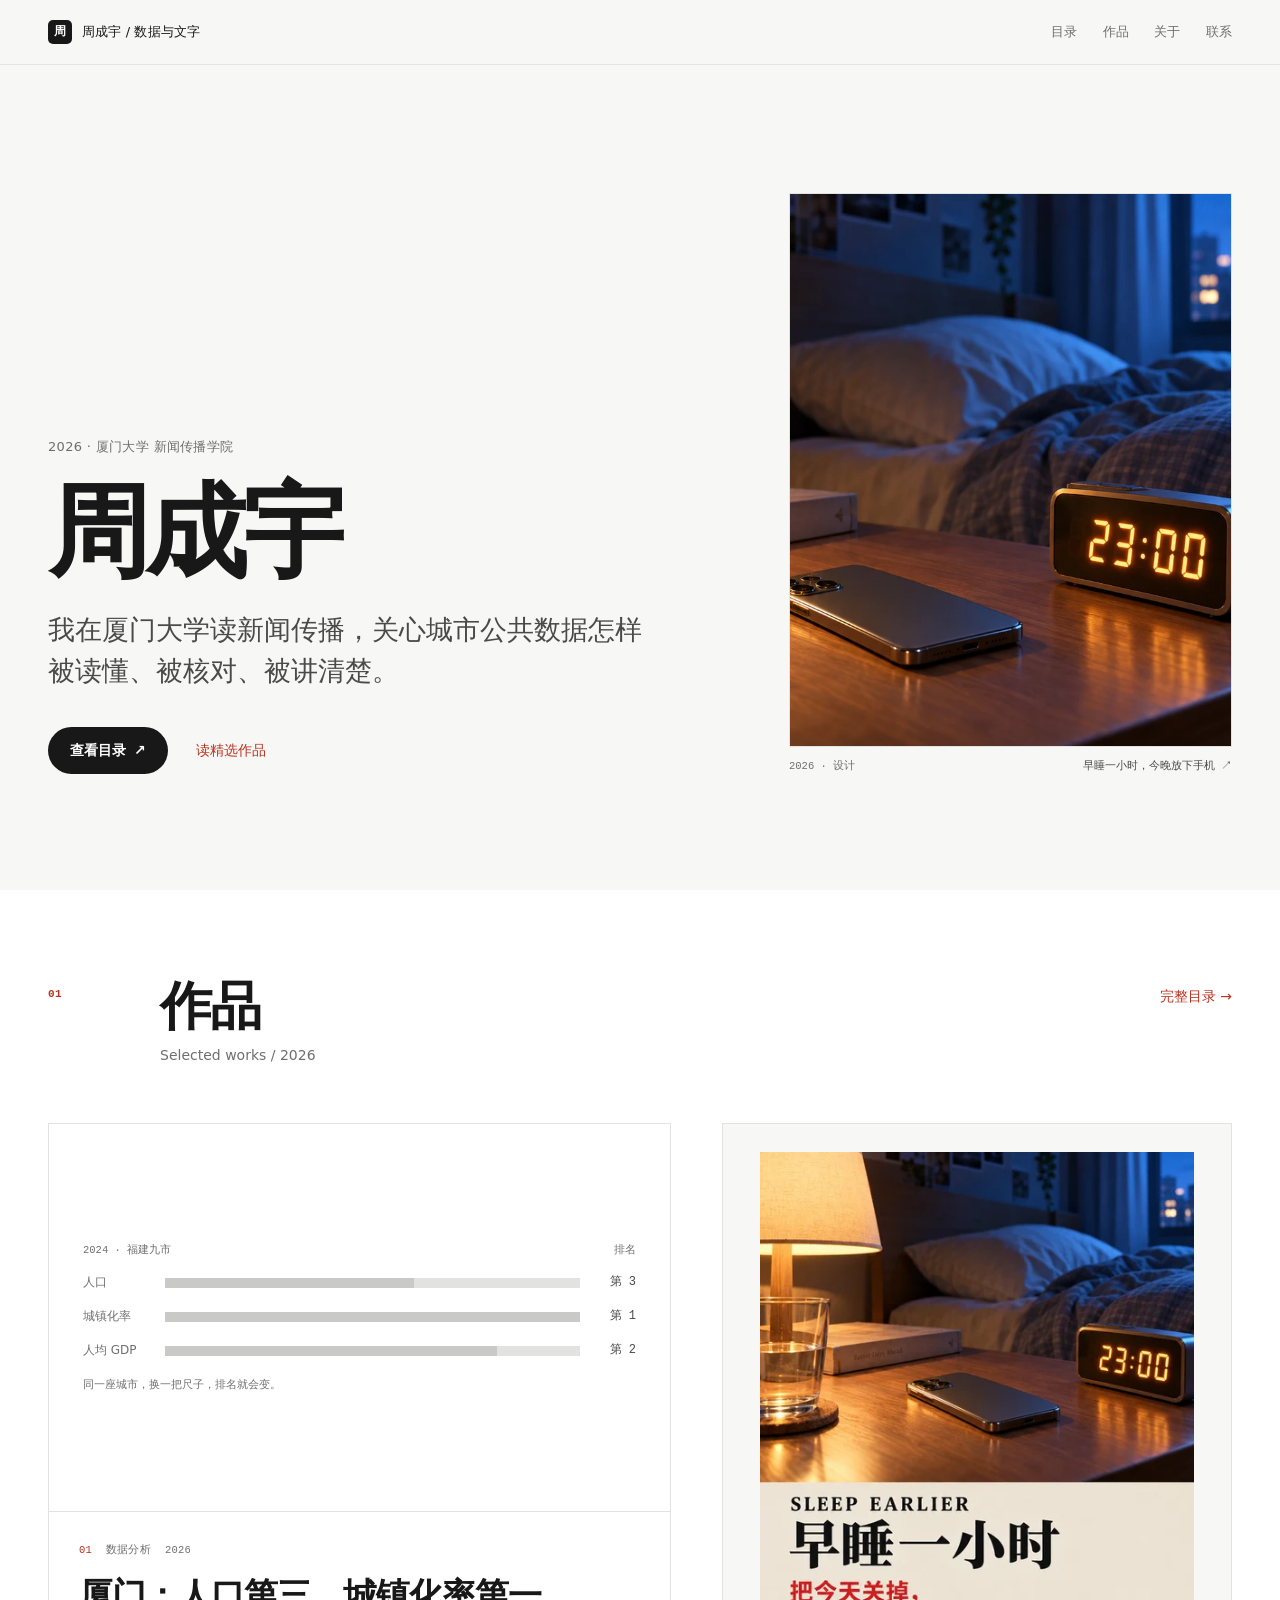
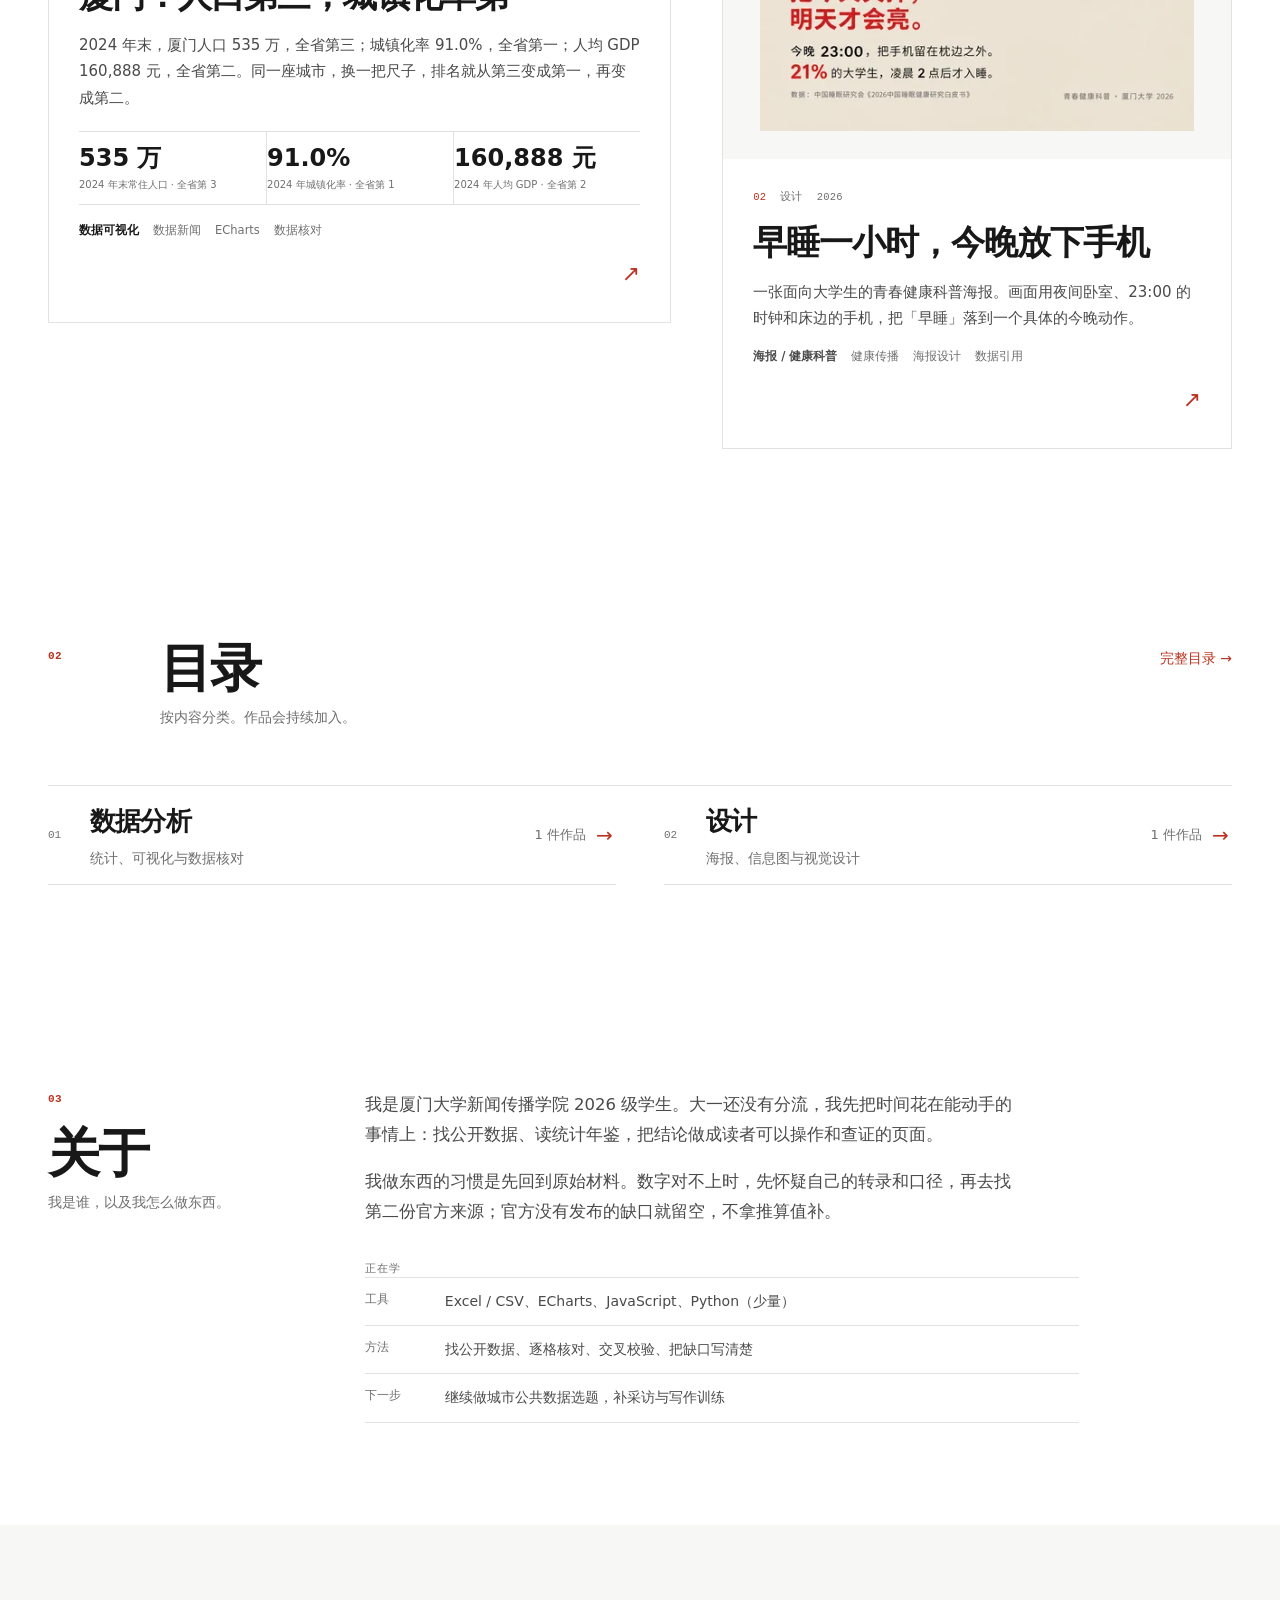
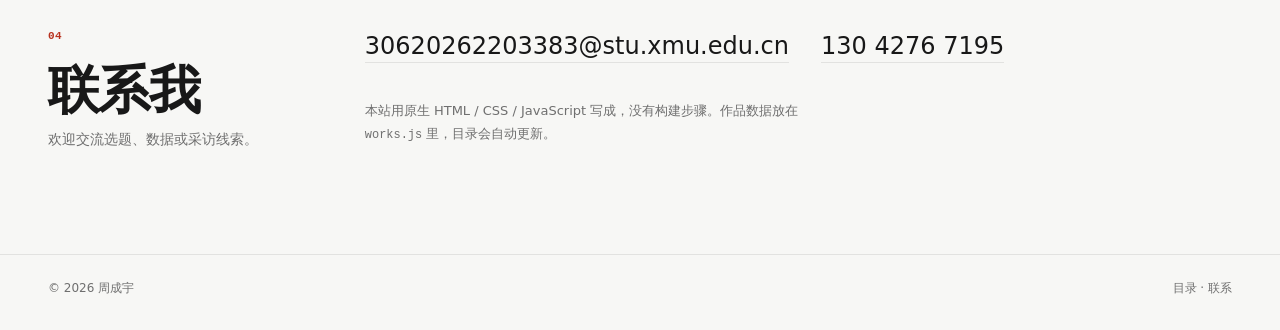
==== index.html @ c793beb5 "Publish portfolio website" ====
<!DOCTYPE html>
<html lang="zh-CN">
<head>
<meta charset="utf-8">
<meta name="viewport" content="width=device-width, initial-scale=1">
<title>周成宇 · 作品集</title>
<meta name="description" content="周成宇的作品集。厦门大学新闻传播学院 2026 级，关注城市公共数据、采访与写作。">
<meta name="theme-color" content="#f7f7f5">
<link rel="stylesheet" href="style.css">
</head>
<body class="page-home" data-page="home">
<a class="skip-link" href="#main">跳到正文</a>

<header class="nav">
  <div class="shell nav-inner">
    <a class="brand" href="index.html" aria-label="周成宇作品集首页">
      <span class="brand-mark" aria-hidden="true">周</span>
      <span class="brand-text">周成宇 / 数据与文字</span>
    </a>
    <nav class="nav-links" aria-label="主导航">
      <a href="works.html">目录</a>
      <a href="#works">作品</a>
      <a href="#about">关于</a>
      <a href="#contact">联系</a>
    </nav>
  </div>
</header>

<main id="main">
  <section class="hero">
    <div class="shell hero-grid">
      <div class="hero-copy">
        <p class="eyebrow">2026 · 厦门大学 新闻传播学院</p>
        <h1>周成宇</h1>
        <p class="hero-lede">我在厦门大学读新闻传播，关心城市公共数据怎样被读懂、被核对、被讲清楚。</p>
        <div class="hero-actions">
          <a class="button-primary" href="works.html">查看目录 <span aria-hidden="true">↗</span></a>
          <a class="text-link" href="#works">读精选作品</a>
        </div>
      </div>
      <a class="hero-visual" href="work-sleep-earlier.html" aria-label="查看精选作品：早睡一小时，今晚放下手机">
        <img src="assets/sleep-earlier-hero.webp" alt="夜间卧室里，暖色台灯、床边的手机和显示 23:00 的电子钟，来自早睡一小时海报。" width="1086" height="820">
        <span class="hero-visual-caption">
          <span>2026 · 设计</span>
          <span>早睡一小时，今晚放下手机 ↗</span>
        </span>
      </a>
    </div>
  </section>

  <section class="section section-white selected-works" id="works">
    <div class="shell">
      <div class="section-head" data-reveal>
        <p class="section-number">01</p>
        <div class="section-heading">
          <h2>作品</h2>
          <p class="section-note">Selected works / 2026</p>
        </div>
        <a class="text-link section-action" href="works.html">完整目录 →</a>
      </div>
      <div id="home-works" class="work-grid">
        <noscript>
          <p class="empty-note">精选作品需要 JavaScript 显示。可以直接打开 <a href="work-xiamen.html">厦门数据故事</a> 或 <a href="work-sleep-earlier.html">早睡一小时海报</a>。</p>
        </noscript>
      </div>
    </div>
  </section>

  <section class="section section-white catalog-preview" id="catalog">
    <div class="shell">
      <div class="section-head" data-reveal>
        <p class="section-number">02</p>
        <div class="section-heading">
          <h2>目录</h2>
          <p class="section-note">按内容分类。作品会持续加入。</p>
        </div>
        <a class="text-link section-action" href="works.html">完整目录 →</a>
      </div>

      <div id="home-catalog" class="category-list">
        <noscript>
          <ul class="noscript-list">
            <li>数据分析（1 件作品）</li>
            <li>访谈（待加入）</li>
            <li>社会调查（待加入）</li>
            <li>设计（1 件作品）</li>
            <li>影像（待加入）</li>
            <li>文字（待加入）</li>
          </ul>
          <p class="empty-note">目录由 works.js 驱动；请启用 JavaScript，或直接打开 <a href="work-xiamen.html">精选作品</a>。</p>
        </noscript>
      </div>
    </div>
  </section>

  <section class="section section-white about-section" id="about">
    <div class="shell about-grid">
      <div class="section-head about-head" data-reveal>
        <p class="section-number">03</p>
        <div class="section-heading">
          <h2>关于</h2>
          <p class="section-note">我是谁，以及我怎么做东西。</p>
        </div>
      </div>

      <div class="about-content" data-reveal>
        <div class="about-copy">
          <p>我是厦门大学新闻传播学院 2026 级学生。大一还没有分流，我先把时间花在能动手的事情上：找公开数据、读统计年鉴，把结论做成读者可以操作和查证的页面。</p>
          <p>我做东西的习惯是先回到原始材料。数字对不上时，先怀疑自己的转录和口径，再去找第二份官方来源；官方没有发布的缺口就留空，不拿推算值补。</p>
        </div>
        <div class="about-learning">
          <p class="aside-label">正在学</p>
          <ul class="learning-list">
            <li><span class="learning-key">工具</span><span class="learning-value">Excel / CSV、ECharts、JavaScript、Python（少量）</span></li>
            <li><span class="learning-key">方法</span><span class="learning-value">找公开数据、逐格核对、交叉校验、把缺口写清楚</span></li>
            <li><span class="learning-key">下一步</span><span class="learning-value">继续做城市公共数据选题，补采访与写作训练</span></li>
          </ul>
        </div>
      </div>
    </div>
  </section>

  <section class="section contact-section" id="contact">
    <div class="shell contact-grid">
      <div class="section-head" data-reveal>
        <p class="section-number">04</p>
        <div class="section-heading">
          <h2>联系我</h2>
          <p class="section-note">欢迎交流选题、数据或采访线索。</p>
        </div>
      </div>

      <div class="contact-content" data-reveal>
        <ul class="contact-list">
          <li><a class="contact-link" href="mailto:30620262203383@stu.xmu.edu.cn">30620262203383@stu.xmu.edu.cn</a></li>
          <li><a class="contact-link" href="tel:13042767195">130 4276 7195</a></li>
        </ul>
        <p class="colophon">本站用原生 HTML / CSS / JavaScript 写成，没有构建步骤。作品数据放在 <code>works.js</code> 里，目录会自动更新。</p>
      </div>
    </div>
  </section>
</main>

<footer class="site-footer">
  <div class="shell footer-inner">
    <span>© 2026 周成宇</span>
    <span><a href="works.html">目录</a> · <a href="#contact">联系</a></span>
  </div>
</footer>

<script src="works.js"></script>
<script src="site.js"></script>
</body>
</html>
---- style.css ----
/* ============================================================
   周成宇作品集
   浅色目录 + 暗色数据故事
   ============================================================ */

@view-transition {
  navigation: auto;
}

::view-transition-old(root),
::view-transition-new(root) {
  animation-duration: 400ms;
  animation-timing-function: cubic-bezier(.22, .61, .36, 1);
}

::view-transition-group(work-title-xiamen),
::view-transition-group(work-title-sleep-earlier) {
  animation-duration: 460ms;
  animation-timing-function: cubic-bezier(.22, .61, .36, 1);
}

::view-transition-group(poster-cover) {
  animation-duration: 600ms;
  animation-timing-function: cubic-bezier(.22, .61, .36, 1);
}

:root {
  --bg: #f7f7f5;
  --surface: #ffffff;
  --ink: #181818;
  --ink-2: #4a4a4a;
  --muted: #6f6f6f;
  --rule: #e2e2e0;
  --accent: #b8321f;
  --accent-bright: #ff6243;
  --accent-soft: #f3e3df;
  --night: #0b0b0c;
  --night-2: #141518;
  --night-ink: #f5f5f7;
  --night-muted: #a1a1a6;
  --night-rule: #2a2a2e;
  --sans: "SF Pro Display", "PingFang SC", "Noto Sans SC", "Microsoft YaHei", "Hiragino Sans GB", system-ui, sans-serif;
  --serif: "Noto Serif SC", "Songti SC", "STSong", "SimSun", Georgia, serif;
  --mono: ui-monospace, SFMono-Regular, Consolas, monospace;
  --wide: 1280px;
  --reading: 760px;
  --gutter: clamp(20px, 4vw, 48px);
  --nav-h: 64px;
  --filter-h: 58px;
  --ease: cubic-bezier(.22, .61, .36, 1);
  --dur-fast: 180ms;
  --dur-base: 420ms;
  --dur-slow: 700ms;
}

*,
*::before,
*::after {
  box-sizing: border-box;
}

html {
  scroll-behavior: smooth;
  -webkit-text-size-adjust: 100%;
}

body {
  margin: 0;
  background: var(--bg);
  color: var(--ink);
  font-family: var(--sans);
  font-size: 17px;
  line-height: 1.65;
  -webkit-font-smoothing: antialiased;
  text-rendering: optimizeLegibility;
}

a {
  color: inherit;
}

img {
  max-width: 100%;
  height: auto;
}

button {
  font: inherit;
}

code {
  font-family: var(--mono);
  font-size: .92em;
}

::selection {
  background: var(--accent-soft);
  color: var(--ink);
}

[hidden] {
  display: none !important;
}

.sr-only {
  position: absolute !important;
  width: 1px !important;
  height: 1px !important;
  padding: 0 !important;
  margin: -1px !important;
  overflow: hidden !important;
  clip: rect(0, 0, 0, 0) !important;
  white-space: nowrap !important;
  border: 0 !important;
}

:focus-visible {
  outline: 2px solid var(--focus, var(--accent));
  outline-offset: 4px;
}

.chapter-dark,
.featured-section,
.case-hero {
  --focus: var(--accent-bright);
}

.skip-link {
  position: fixed;
  top: -60px;
  left: 16px;
  z-index: 100;
  padding: 9px 14px;
  background: var(--ink);
  color: var(--bg);
  font-size: 13px;
  text-decoration: none;
  border-radius: 4px;
  transition: top .18s var(--ease);
}

.skip-link:focus {
  top: 16px;
}

.shell {
  width: 100%;
  max-width: var(--wide);
  margin: 0 auto;
  padding-right: var(--gutter);
  padding-left: var(--gutter);
}

.eyebrow {
  margin: 0 0 24px;
  color: var(--muted);
  font-size: 13px;
  letter-spacing: .025em;
}

.eyebrow--dark {
  color: var(--accent-bright);
}

/* ---------- 导航 ---------- */
.nav {
  position: sticky;
  top: 0;
  z-index: 60;
  background: var(--bg);
  border-bottom: 1px solid rgba(0, 0, 0, .08);
}

.nav-inner {
  display: flex;
  align-items: center;
  justify-content: space-between;
  gap: 24px;
  height: var(--nav-h);
}

.brand {
  display: inline-flex;
  align-items: center;
  gap: 10px;
  text-decoration: none;
}

.brand-mark {
  display: grid;
  place-items: center;
  width: 24px;
  height: 24px;
  border-radius: 5px;
  background: var(--ink);
  color: var(--surface);
  font-size: 12px;
  font-weight: 700;
}

.brand-text {
  color: var(--ink);
  font-size: 13px;
  letter-spacing: .01em;
}

.nav-links {
  display: flex;
  flex-wrap: wrap;
  gap: 8px clamp(14px, 2vw, 28px);
  font-size: 13px;
}

.nav-links a {
  position: relative;
  padding: 6px 0;
  color: var(--muted);
  text-decoration: none;
  transition: color .18s var(--ease);
}

.nav-links a:hover {
  color: var(--ink);
}

.nav-links a[aria-current="page"] {
  color: var(--ink);
}

.nav-links a[aria-current="page"]::after {
  content: "";
  position: absolute;
  bottom: -3px;
  left: 50%;
  width: 4px;
  height: 4px;
  border-radius: 50%;
  background: var(--accent);
  transform: translateX(-50%);
}

/* ---------- 按钮与链接 ---------- */
.button-primary {
  display: inline-flex;
  align-items: center;
  gap: 8px;
  padding: 12px 22px;
  border: 0;
  border-radius: 999px;
  background: var(--ink);
  color: var(--surface);
  font-size: 14px;
  font-weight: 600;
  text-decoration: none;
  transition: background .18s var(--ease), transform .18s var(--ease);
}

.button-primary:hover {
  background: var(--accent);
}

.button-primary:active {
  transform: translateY(1px);
}

.text-link {
  display: inline-block;
  color: var(--accent);
  font-size: 14px;
  font-weight: 500;
  text-decoration: none;
  transition: color .18s var(--ease);
}

.text-link:hover {
  color: var(--ink);
}

.featured-section .text-link,
.chapter-dark .text-link {
  color: var(--accent-bright);
}

/* ---------- 首屏 ---------- */
.hero {
  padding: clamp(72px, 10vw, 140px) 0 clamp(72px, 9vw, 120px);
}

.hero-grid {
  display: grid;
  grid-template-columns: minmax(0, 1.2fr) minmax(220px, .8fr);
  gap: clamp(32px, 6vw, 96px);
  align-items: end;
}

.hero h1 {
  margin: 0 0 28px;
  font-family: var(--sans);
  font-size: clamp(64px, 8vw, 112px);
  font-weight: 600;
  line-height: .98;
  letter-spacing: -.045em;
  text-wrap: balance;
}

.hero-lede {
  max-width: 22em;
  margin: 0 0 36px;
  color: var(--ink-2);
  font-family: var(--sans);
  font-size: clamp(20px, 2.4vw, 27px);
  line-height: 1.5;
  text-wrap: pretty;
}

.hero-actions {
  display: flex;
  flex-wrap: wrap;
  align-items: center;
  gap: 16px 28px;
}

.hero-visual {
  display: flex;
  flex-direction: column;
  gap: 12px;
  align-self: stretch;
  color: inherit;
  text-decoration: none;
}

.hero-visual img {
  display: block;
  width: 100%;
  aspect-ratio: 4 / 5;
  object-fit: cover;
  object-position: 94% center;
  border: 1px solid var(--rule);
  background: var(--bg);
  transition: border-color .2s var(--ease);
}

.hero-visual:hover img {
  border-color: var(--accent);
}

.hero-visual-caption {
  display: flex;
  flex-wrap: wrap;
  justify-content: space-between;
  gap: 20px;
  color: var(--muted);
  font-family: var(--mono);
  font-size: 10.5px;
  line-height: 1.5;
}

.hero-visual-caption span:last-child {
  color: var(--ink-2);
  text-align: right;
  transition: color .18s var(--ease);
}

.hero-visual:hover .hero-visual-caption span:last-child {
  color: var(--accent);
}

.hero-aside {
  display: grid;
  gap: 14px;
  padding-top: 18px;
  border-top: 1px solid var(--rule);
}

.hero-folio {
  margin: 0 0 8px;
  color: var(--ink);
  font-family: var(--serif);
  font-size: clamp(64px, 7vw, 104px);
  font-weight: 600;
  line-height: .9;
  letter-spacing: -.05em;
}

.aside-label {
  margin: 0;
  color: var(--muted);
  font-size: 10.5px;
  letter-spacing: .1em;
}

.aside-text {
  margin: 0;
  color: var(--ink-2);
  font-size: 15px;
  line-height: 1.6;
}

.js .hero-copy > * {
  animation: hero-in .6s var(--ease) both;
}

.js .hero-copy > *:nth-child(2) {
  animation-delay: .08s;
}

.js .hero-copy > *:nth-child(3) {
  animation-delay: .16s;
}

.js .hero-copy > *:nth-child(4) {
  animation-delay: .24s;
}

.js .hero-aside {
  animation: hero-in .6s var(--ease) .2s both;
}

.js .hero-visual img {
  animation: hero-image-in .8s var(--ease) .12s both;
}

.js .hero-visual-caption {
  animation: hero-in .5s var(--ease) .38s both;
}

@keyframes hero-in {
  from {
    opacity: 0;
    transform: translateY(14px);
  }
  to {
    opacity: 1;
    transform: none;
  }
}

@keyframes hero-image-in {
  from {
    opacity: 0;
    clip-path: inset(0 0 100% 0);
  }
  to {
    opacity: 1;
    clip-path: inset(0);
  }
}

/* ---------- 通用小节 ---------- */
.section {
  padding: clamp(64px, 8vw, 112px) 0;
}

main[id],
section[id] {
  scroll-margin-top: calc(var(--nav-h) + 20px);
}

.section-white {
  background: var(--surface);
}

.section-head {
  display: grid;
  grid-template-columns: 64px minmax(0, 1fr) auto;
  gap: clamp(20px, 4vw, 48px);
  align-items: start;
  margin-bottom: clamp(32px, 5vw, 56px);
}

.section-number {
  margin: 0;
  padding-top: 6px;
  color: var(--accent);
  font-family: var(--mono);
  font-size: 11px;
  font-weight: 600;
  letter-spacing: .04em;
}

.section-number--dark {
  color: var(--accent-bright);
}

.section-heading h2 {
  margin: 0 0 10px;
  font-family: var(--sans);
  font-size: clamp(34px, 4.2vw, 52px);
  font-weight: 600;
  line-height: 1.05;
  letter-spacing: -.03em;
  text-wrap: balance;
}

.section-note {
  max-width: 32em;
  margin: 0;
  color: var(--muted);
  font-size: 14px;
}

.section-action {
  justify-self: end;
  padding-top: 6px;
  white-space: nowrap;
}

/* ---------- 目录预览 ---------- */
.catalog-preview {
  padding-top: clamp(56px, 7vw, 96px);
}

.catalog-preview .category-list {
  grid-template-columns: repeat(2, minmax(0, 1fr));
  gap: 0 clamp(24px, 4vw, 48px);
}

.catalog-preview .category-row {
  grid-template-columns: 32px minmax(0, 1fr) auto 20px;
  gap: 10px;
  padding: 14px 0;
}

.catalog-preview .category-row .category-label {
  font-size: clamp(20px, 2.2vw, 26px);
}

.selected-works {
  padding-top: clamp(56px, 7vw, 96px);
}

.work-grid {
  display: grid;
  grid-template-columns: 1.1fr .9fr;
  gap: clamp(24px, 4vw, 56px);
  align-items: start;
  scroll-margin-top: calc(var(--nav-h) + var(--filter-h) + 16px);
  transition: opacity .18s var(--ease);
}

.work-grid.is-changing {
  opacity: .35;
}

.work-grid.is-single {
  grid-template-columns: 1fr;
}

.work-grid.is-single .work-tile {
  max-width: 760px;
}

.work-tile {
  display: flex;
  flex-direction: column;
  min-width: 0;
  border: 1px solid var(--rule);
  background: var(--surface);
  color: var(--ink);
  text-decoration: none;
  transition: border-color .2s var(--ease), background .2s var(--ease);
}

.work-tile:hover {
  border-color: var(--accent);
}

.work-tile[data-category="data"] {
  border-color: var(--rule);
  background: var(--surface);
  color: var(--ink);
}

.work-tile[data-category="data"]:hover {
  border-color: var(--accent);
}

.work-tile-media {
  position: relative;
  overflow: hidden;
  background: var(--bg);
}

.work-tile[data-category="data"] .work-tile-media {
  aspect-ratio: 16 / 10;
  background: var(--surface);
}

.work-tile[data-category="design"] .work-tile-media {
  display: flex;
  align-items: center;
  justify-content: center;
  aspect-ratio: 4 / 5;
  padding: clamp(14px, 2.4vw, 28px);
}

.work-tile-media img {
  display: block;
  width: 100%;
  height: 100%;
  object-fit: cover;
  transition: transform var(--dur-slow) var(--ease);
}

.work-tile[data-category="design"] .work-tile-media img {
  object-fit: contain;
}

.work-tile:hover .work-tile-media img,
.work-tile:focus-visible .work-tile-media img {
  transform: scale(1.03);
}

.work-tile-placeholder {
  display: grid;
  place-items: center;
  min-height: 300px;
  color: var(--muted);
  font-family: var(--serif);
  font-size: 32px;
}

.work-tile-content {
  display: flex;
  flex: 1;
  flex-direction: column;
  gap: 16px;
  padding: clamp(20px, 3vw, 30px);
}

.work-tile-meta {
  display: flex;
  flex-wrap: wrap;
  gap: 8px 14px;
  color: var(--muted);
  font-family: var(--mono);
  font-size: 10.5px;
  letter-spacing: .02em;
}

.work-tile[data-category="data"] .work-tile-meta {
  color: var(--muted);
}

.work-tile-index {
  color: var(--accent);
}

.work-tile[data-category="data"] .work-tile-index {
  color: var(--accent);
}

.work-tile-title {
  margin: 0;
  font-family: var(--sans);
  font-size: clamp(24px, 2.8vw, 34px);
  font-weight: 600;
  line-height: 1.2;
  letter-spacing: -.03em;
  text-wrap: balance;
  transition: color .18s var(--ease);
}

.work-tile:hover .work-tile-title {
  color: var(--accent);
}

.work-tile[data-category="data"]:hover .work-tile-title {
  color: var(--accent);
}

.work-tile-summary {
  margin: 0;
  color: var(--ink-2);
  font-size: 15px;
  line-height: 1.75;
  text-wrap: pretty;
}

.work-tile-facts {
  display: grid;
  grid-template-columns: repeat(3, minmax(0, 1fr));
  gap: 0;
  margin: 4px 0 0;
  border-top: 1px solid var(--rule);
  border-bottom: 1px solid var(--rule);
}

.work-tile[data-category="data"] .work-tile-facts {
  border-color: var(--rule);
}

.work-tile-facts > div {
  padding: 12px 12px 12px 0;
  border-left: 1px solid var(--rule);
}

.work-tile-facts > div:first-child {
  padding-left: 0;
  border-left: 0;
}

.work-tile[data-category="data"] .work-tile-facts > div {
  border-color: var(--rule);
}

.work-tile-facts dt {
  margin: 0;
  color: var(--ink);
  font-family: var(--sans);
  font-size: clamp(18px, 2vw, 24px);
  font-weight: 600;
  line-height: 1.2;
  font-variant-numeric: tabular-nums;
}

.work-tile[data-category="data"] .work-tile-facts dt {
  color: var(--ink);
}

.work-tile-facts dd {
  margin: 5px 0 0;
  color: var(--muted);
  font-size: 10px;
  line-height: 1.45;
}

.work-tile[data-category="data"] .work-tile-facts dd {
  color: var(--muted);
}

.work-tile[data-category="data"] .work-tile-summary {
  color: var(--ink-2);
}

.work-tile-tags {
  display: flex;
  flex-wrap: wrap;
  gap: 8px 14px;
  margin-top: auto;
  color: var(--muted);
  font-size: 11.5px;
}

.work-tile[data-category="data"] .work-tile-tags {
  color: var(--muted);
}

.work-tile-type {
  color: var(--ink-2);
  font-weight: 600;
}

.work-tile[data-category="data"] .work-tile-type {
  color: var(--ink);
}

.work-tile-arrow {
  align-self: flex-end;
  color: var(--accent);
  font-size: 22px;
  transition: transform .18s var(--ease);
}

.work-tile[data-category="data"] .work-tile-arrow {
  color: var(--accent);
}

.work-tile:hover .work-tile-arrow {
  transform: translate(4px, -4px);
}

.work-tile-media--ranks {
  display: flex;
  align-items: center;
  padding: clamp(18px, 3vw, 34px);
  border-bottom: 1px solid var(--rule);
  background: var(--bg);
}

.tile-rank-plate {
  display: grid;
  gap: 14px;
  width: 100%;
}

.tile-rank-head {
  display: flex;
  justify-content: space-between;
  gap: 16px;
  color: var(--muted);
  font-family: var(--mono);
  font-size: 10.5px;
}

.tile-rank-note {
  margin: 2px 0 0;
  color: var(--muted);
  font-size: 10.5px;
  line-height: 1.5;
}

.tile-rank-row {
  display: grid;
  grid-template-columns: 70px minmax(0, 1fr) 44px;
  gap: 12px;
  align-items: center;
}

.tile-rank-label {
  color: var(--muted);
  font-size: 12px;
}

.tile-rank-track {
  height: 10px;
  overflow: hidden;
  background: var(--rule);
}

.tile-rank-fill {
  display: block;
  width: var(--w);
  height: 100%;
  background: #c9c9c7;
  transform: scaleX(0);
  transform-origin: left;
  transition: transform var(--dur-slow) var(--ease), background var(--dur-fast) var(--ease);
}

.work-tile.is-visible .tile-rank-fill {
  transform: scaleX(1);
}

.work-tile:hover .tile-rank-fill,
.work-tile:focus-visible .tile-rank-fill {
  background: var(--accent);
  transform: scaleX(1.02);
}

.tile-rank-value {
  color: var(--ink-2);
  font-family: var(--mono);
  font-size: 12px;
  text-align: right;
}

.work-tile-action {
  position: absolute;
  bottom: 16px;
  right: 16px;
  z-index: 2;
  padding: 8px 12px;
  border: 1px solid var(--rule);
  background: var(--surface);
  color: var(--ink);
  font-size: 12px;
  line-height: 1.2;
  opacity: 0;
  transform: translateY(6px);
  pointer-events: none;
  transition: opacity var(--dur-fast) var(--ease), transform var(--dur-fast) var(--ease);
}

.work-tile:focus-visible .work-tile-action {
  opacity: 1;
  transform: none;
}

.work-tile:hover .work-tile-action {
  opacity: 1;
  transform: none;
}

.work-tile.is-pointer .work-tile-action {
  opacity: 0;
  transform: translateY(6px);
}

.work-tile-cursor {
  position: absolute;
  top: 0;
  left: 0;
  z-index: 3;
  display: flex;
  align-items: center;
  justify-content: center;
  min-width: 58px;
  height: 36px;
  padding: 0 12px;
  border: 1px solid var(--rule);
  border-radius: 999px;
  background: var(--surface);
  color: var(--ink);
  font-size: 11px;
  line-height: 1;
  opacity: 0;
  pointer-events: none;
  transform: translate3d(var(--x, 50%), var(--y, 50%), 0) translate(-50%, -50%);
  transition: opacity var(--dur-fast) var(--ease);
}

.work-tile.is-pointer .work-tile-cursor {
  opacity: 1;
}

@media (hover: none), (pointer: coarse) {
  .work-tile-action {
    opacity: 1;
    transform: none;
  }
}

@media (prefers-reduced-motion: reduce) {
  .work-tile:hover .work-tile-action {
    opacity: 1;
    transform: none;
  }
}

.category-list {
  display: grid;
  border-top: 1px solid var(--rule);
}

.category-row {
  display: grid;
  grid-template-columns: 64px minmax(0, 1fr) auto 24px;
  gap: clamp(16px, 3vw, 32px);
  align-items: center;
  padding: clamp(20px, 3vw, 30px) 0;
  border-bottom: 1px solid var(--rule);
  color: inherit;
  text-decoration: none;
  transition: background .18s var(--ease);
}

.category-row:hover {
  background: var(--bg);
}

.category-index {
  color: var(--muted);
  font-family: var(--mono);
  font-size: 11px;
}

.category-main {
  display: grid;
  gap: 4px;
}

.category-label {
  font-family: var(--sans);
  font-size: clamp(24px, 2.8vw, 32px);
  font-weight: 600;
  letter-spacing: -.03em;
  transition: color .18s var(--ease);
}

.category-row:hover .category-label {
  color: var(--accent);
}

.category-note {
  color: var(--muted);
  font-size: 14px;
}

.category-count {
  color: var(--muted);
  font-size: 13px;
  white-space: nowrap;
}

.category-arrow {
  color: var(--accent);
  font-size: 20px;
  transition: transform .18s var(--ease);
}

.category-row:hover .category-arrow {
  transform: translateX(5px);
}

.noscript-list {
  margin: 0;
  padding: 0;
  list-style: none;
}

.noscript-list li {
  padding: 16px 0;
  border-bottom: 1px solid var(--rule);
  color: var(--ink-2);
}

.empty-note {
  color: var(--muted);
  font-size: 14px;
}

/* ---------- 精选作品暗色带 ---------- */
.featured-section {
  padding: clamp(64px, 8vw, 112px) 0;
  background: var(--night);
  color: var(--night-ink);
}

.featured-grid {
  display: grid;
  grid-template-columns: minmax(0, 1.15fr) minmax(280px, .85fr);
  gap: clamp(40px, 7vw, 96px);
  align-items: start;
}

.featured-kicker {
  margin: 0 0 18px;
  color: var(--night-muted);
  font-size: 12px;
  letter-spacing: .04em;
}

.featured-title {
  max-width: 10em;
  margin: 0 0 20px;
  font-family: var(--serif);
  font-size: clamp(34px, 4.4vw, 58px);
  font-weight: 600;
  line-height: 1.08;
  letter-spacing: -.035em;
  text-wrap: balance;
}

.featured-title a {
  color: var(--night-ink);
  text-decoration: none;
  background-image: linear-gradient(var(--accent-bright), var(--accent-bright));
  background-repeat: no-repeat;
  background-position: 0 100%;
  background-size: 0 2px;
  transition: background-size .2s var(--ease);
}

.featured-title a:hover {
  background-size: 100% 2px;
}

.featured-summary {
  max-width: 34em;
  margin: 0 0 28px;
  color: var(--night-muted);
  font-family: var(--sans);
  font-size: clamp(16px, 1.8vw, 18px);
  line-height: 1.75;
  text-wrap: pretty;
}

.featured-facts {
  display: grid;
  grid-template-columns: repeat(3, minmax(0, 1fr));
  margin: 0 0 30px;
  border-top: 1px solid var(--night-rule);
  border-bottom: 1px solid var(--night-rule);
}

.featured-facts > div {
  padding: 16px 18px;
  border-left: 1px solid var(--night-rule);
}

.featured-facts > div:first-child {
  padding-left: 0;
  border-left: 0;
}

.featured-facts dt {
  margin: 0;
  color: var(--night-ink);
  font-family: var(--serif);
  font-size: clamp(24px, 3vw, 34px);
  font-weight: 600;
  line-height: 1.15;
  letter-spacing: -.03em;
  font-variant-numeric: tabular-nums;
}

.featured-facts dd {
  margin: 6px 0 0;
  color: var(--night-muted);
  font-size: 12px;
  line-height: 1.5;
}

.rank-panel {
  padding-top: 18px;
  border-top: 1px solid var(--night-rule);
}

.rank-kicker {
  margin: 0;
  color: var(--night-muted);
  font-family: var(--mono);
  font-size: 11px;
  letter-spacing: .04em;
}

.rank-chart {
  display: grid;
  gap: 18px;
  margin: 26px 0;
}

.rank-row {
  display: grid;
  grid-template-columns: 82px minmax(0, 1fr) 40px;
  gap: 14px;
  align-items: center;
}

.rank-label {
  color: var(--night-muted);
  font-size: 12px;
}

.rank-track {
  height: 6px;
  overflow: hidden;
  background: var(--night-rule);
}

.rank-fill {
  display: block;
  width: var(--w);
  height: 100%;
  background: var(--accent-bright);
  transform-origin: left;
  transition: transform .7s var(--ease);
}

.js .rank-panel:not(.is-visible) .rank-fill {
  transform: scaleX(0);
}

.js .rank-panel.is-visible .rank-fill {
  transform: scaleX(1);
}

.rank-value {
  color: var(--accent-bright);
  font-family: var(--mono);
  font-size: 12px;
  text-align: right;
}

.rank-note {
  margin: 0;
  color: var(--night-muted);
  font-size: 13px;
  line-height: 1.7;
}

/* ---------- 关于 / 联系 ---------- */
.about-grid,
.contact-grid {
  display: grid;
  grid-template-columns: minmax(180px, 240px) minmax(0, 1fr);
  gap: clamp(32px, 6vw, 96px);
  align-items: start;
}

.about-head {
  display: block;
  margin: 0;
}

.about-head .section-number {
  margin-bottom: 18px;
  padding-top: 0;
}

.about-head h2 {
  margin: 0 0 10px;
  font-family: var(--sans);
  font-size: clamp(34px, 4.2vw, 52px);
  font-weight: 600;
  line-height: 1.05;
  letter-spacing: -.03em;
}

.about-content {
  display: block;
}

.about-copy p {
  max-width: 40em;
  margin: 0 0 16px;
  color: var(--ink-2);
  font-family: var(--sans);
  font-size: 16.5px;
  line-height: 1.85;
  text-wrap: pretty;
}

.learning-list {
  margin: 0;
  padding: 0;
  border-top: 1px solid var(--rule);
  list-style: none;
}

.about-learning {
  max-width: 42em;
  margin-top: 32px;
}

.learning-list li {
  display: grid;
  grid-template-columns: 64px minmax(0, 1fr);
  gap: 16px;
  padding: 12px 0;
  border-bottom: 1px solid var(--rule);
}

.learning-key {
  color: var(--muted);
  font-size: 12px;
}

.learning-value {
  color: var(--ink-2);
  font-size: 14px;
  line-height: 1.65;
}

.contact-section {
  background: var(--bg);
}

.contact-grid > .section-head {
  display: block;
  margin: 0;
}

.contact-grid > .section-head .section-number {
  margin-bottom: 18px;
  padding-top: 0;
}

.contact-grid > .section-head h2 {
  margin: 0 0 10px;
  font-family: var(--sans);
  font-size: clamp(34px, 4.2vw, 52px);
  font-weight: 600;
  line-height: 1.05;
  letter-spacing: -.03em;
}

.contact-list {
  display: flex;
  flex-wrap: wrap;
  gap: 12px 32px;
  margin: 0;
  padding: 0;
  list-style: none;
}

.contact-link {
  padding-bottom: 2px;
  border-bottom: 1px solid var(--rule);
  font-size: clamp(18px, 2.2vw, 24px);
  text-decoration: none;
  transition: color .18s var(--ease), border-color .18s var(--ease);
}

.contact-link:hover {
  border-color: var(--accent);
  color: var(--accent);
}

.colophon {
  max-width: 38em;
  margin: 32px 0 0;
  color: var(--muted);
  font-size: 13px;
  line-height: 1.8;
}

/* ---------- 页脚 ---------- */
.site-footer {
  padding: 24px 0 32px;
  border-top: 1px solid var(--rule);
  color: var(--muted);
  font-size: 12px;
}

.footer-inner {
  display: flex;
  flex-wrap: wrap;
  justify-content: space-between;
  gap: 12px 24px;
  align-items: center;
}

.site-footer a {
  color: var(--muted);
  text-decoration: none;
}

.site-footer a:hover {
  color: var(--accent);
}

/* ---------- 目录页 ---------- */
.catalog-hero {
  padding: clamp(72px, 9vw, 128px) 0 clamp(48px, 6vw, 80px);
}

.catalog-hero h1 {
  margin: 0 0 24px;
  font-family: var(--sans);
  font-size: clamp(64px, 8vw, 108px);
  font-weight: 600;
  line-height: .98;
  letter-spacing: -.04em;
}

.catalog-intro {
  max-width: 32em;
  margin: 0 0 24px;
  color: var(--ink-2);
  font-family: var(--sans);
  font-size: clamp(18px, 2vw, 22px);
  line-height: 1.7;
  text-wrap: pretty;
}

.catalog-count {
  margin: 0;
  color: var(--muted);
  font-family: var(--mono);
  font-size: 12px;
}

.catalog-main {
  padding: clamp(40px, 6vw, 72px) 0 clamp(72px, 9vw, 120px);
  background: var(--surface);
}

.catalog-index {
  display: grid;
  grid-template-columns: repeat(3, minmax(0, 1fr));
  gap: 0 clamp(24px, 4vw, 48px);
  margin-bottom: clamp(32px, 4vw, 48px);
  border-top: 1px solid var(--rule);
}

.catalog-index-row {
  display: grid;
  grid-template-columns: 40px minmax(0, 1fr) auto 20px;
  gap: 10px;
  align-items: center;
  padding: 16px 0;
  border-bottom: 1px solid var(--rule);
  color: inherit;
  text-decoration: none;
  transition: background .18s var(--ease);
}

.catalog-index-row:hover {
  background: var(--bg);
}

.catalog-index-row .category-label {
  font-size: clamp(22px, 2.4vw, 27px);
}

.catalog-index-row .category-note {
  font-size: 13px;
}

.catalog-index-row.is-active .category-label {
  color: var(--accent);
}

.filter-sticky {
  position: sticky;
  top: var(--nav-h);
  z-index: 40;
  margin: 0 calc(-1 * var(--gutter));
  padding: 10px var(--gutter);
  border-bottom: 1px solid var(--rule);
  background: var(--surface);
}

.catalog-filter {
  display: flex;
  gap: 8px;
  overflow-x: auto;
  scrollbar-width: none;
}

.catalog-filter::-webkit-scrollbar {
  display: none;
}

.filter-button {
  display: inline-flex;
  flex: 0 0 auto;
  align-items: center;
  gap: 8px;
  padding: 7px 12px;
  border: 1px solid var(--rule);
  border-radius: 999px;
  background: transparent;
  color: var(--muted);
  font-size: 12px;
  cursor: pointer;
  white-space: nowrap;
  transition: background .18s var(--ease), border-color .18s var(--ease), color .18s var(--ease);
}

.filter-button:hover {
  border-color: var(--ink);
  color: var(--ink);
}

.filter-button[aria-pressed="true"] {
  border-color: var(--accent);
  background: var(--accent-soft);
  color: var(--accent);
}

.filter-count {
  font-size: 10px;
  opacity: .7;
}

.catalog-list {
  display: grid;
  gap: clamp(48px, 6vw, 72px);
  scroll-margin-top: calc(var(--nav-h) + var(--filter-h) + 16px);
  transition: opacity .18s var(--ease);
}

.catalog-list.is-changing {
  opacity: .35;
}

.catalog-group {
  scroll-margin-top: calc(var(--nav-h) + var(--filter-h) + 16px);
}

.catalog-group-head {
  position: sticky;
  top: calc(var(--nav-h) + var(--filter-h));
  z-index: 30;
  display: grid;
  grid-template-columns: 64px minmax(0, 1fr) auto;
  gap: clamp(16px, 3vw, 32px);
  align-items: end;
  padding: 12px 0 16px;
  border-bottom: 1px solid var(--ink);
  background: var(--surface);
}

.group-index {
  color: var(--muted);
  font-family: var(--mono);
  font-size: 11px;
}

.group-title {
  margin: 0;
  font-family: var(--serif);
  font-size: clamp(32px, 4vw, 52px);
  font-weight: 600;
  line-height: 1.05;
  letter-spacing: -.035em;
}

.group-note {
  margin: 6px 0 0;
  color: var(--muted);
  font-size: 13px;
}

.group-count {
  color: var(--muted);
  font-family: var(--mono);
  font-size: 11px;
}

.work-list {
  display: grid;
}

.work-row {
  display: grid;
  grid-template-columns: 72px minmax(0, 1fr) 24px;
  gap: clamp(16px, 3vw, 32px);
  align-items: start;
  padding: clamp(24px, 3vw, 36px) 0;
  border-bottom: 1px solid var(--rule);
  color: inherit;
  text-decoration: none;
  transition: background .18s var(--ease);
}

.work-row:hover {
  background: var(--bg);
}

.work-year {
  padding-top: 6px;
  color: var(--muted);
  font-family: var(--mono);
  font-size: 11px;
}

.work-title {
  display: inline-block;
  margin: 0 0 10px;
  padding-bottom: 2px;
  font-family: var(--serif);
  font-size: clamp(26px, 3vw, 36px);
  font-weight: 600;
  line-height: 1.25;
  letter-spacing: -.03em;
  text-wrap: balance;
  background-image: linear-gradient(var(--accent), var(--accent));
  background-repeat: no-repeat;
  background-position: 0 100%;
  background-size: 0 2px;
  transition: color .18s var(--ease), background-size .18s var(--ease);
}

.work-row:hover .work-title {
  color: var(--accent);
  background-size: 100% 2px;
}

.work-summary {
  max-width: 38em;
  margin: 0 0 14px;
  color: var(--ink-2);
  font-size: 15px;
  line-height: 1.75;
  text-wrap: pretty;
}

.work-meta-line {
  display: flex;
  flex-wrap: wrap;
  gap: 8px 14px;
  color: var(--muted);
  font-size: 12px;
}

.work-tag::before {
  content: "·";
  margin-right: 8px;
  color: var(--rule);
}

.work-arrow {
  align-self: center;
  color: var(--accent);
  font-size: 22px;
  transition: transform .18s var(--ease);
}

.work-row:hover .work-arrow {
  transform: translateX(5px);
}

.work-inline-thumb {
  display: block;
  width: 100%;
  max-width: 320px;
  margin: 18px 0 0;
  border: 1px solid var(--rule);
}

.catalog-empty {
  grid-column: 1 / -1;
  padding: clamp(40px, 6vw, 72px) 0;
  border-top: 1px solid var(--rule);
  border-bottom: 1px solid var(--rule);
}

.catalog-empty p {
  margin: 0 0 16px;
  color: var(--muted);
  font-family: var(--serif);
  font-size: 20px;
}

/* ---------- 作品页：数据叙事 ---------- */
.progress {
  position: fixed;
  top: 0;
  right: 0;
  left: 0;
  z-index: 90;
  height: 2px;
  pointer-events: none;
}

.progress span {
  display: block;
  width: 100%;
  height: 100%;
  background: var(--accent);
  transform: scaleX(0);
  transform-origin: left;
}

.chapter-rail {
  position: fixed;
  top: 50%;
  left: 24px;
  z-index: 50;
  display: grid;
  gap: 10px;
  padding: 10px 12px;
  transform: translateY(-50%);
  border: 1px solid var(--rule);
  background: var(--bg);
  font-size: 11px;
  opacity: 0;
  visibility: hidden;
  pointer-events: none;
  transition: opacity .2s var(--ease), visibility .2s var(--ease);
}

.chapter-rail.is-visible {
  opacity: 1;
  visibility: visible;
  pointer-events: auto;
}

.chapter-rail a {
  display: flex;
  gap: 8px;
  color: var(--muted);
  text-decoration: none;
  opacity: .45;
  transition: opacity .18s var(--ease), color .18s var(--ease);
}

.chapter-rail a:hover,
.chapter-rail a.is-active {
  color: var(--accent);
  opacity: 1;
}

.chapter-rail span {
  font-family: var(--mono);
}

.case-hero {
  padding: clamp(48px, 7vw, 88px) 0 clamp(64px, 8vw, 112px);
  background: var(--night);
  color: var(--night-ink);
}

.back-link {
  display: inline-block;
  margin-bottom: 48px;
  color: var(--night-muted);
  font-size: 13px;
  text-decoration: none;
}

.back-link:hover {
  color: var(--night-ink);
}

.case-title {
  max-width: 12em;
  margin: 0 0 26px;
  font-family: var(--sans);
  font-size: clamp(44px, 6.5vw, 80px);
  font-weight: 600;
  line-height: 1.04;
  letter-spacing: -.04em;
  text-wrap: balance;
  view-transition-name: work-title-xiamen;
}

.case-deck {
  max-width: 28em;
  margin: 0 0 40px;
  color: var(--night-muted);
  font-family: var(--sans);
  font-size: clamp(19px, 2.2vw, 25px);
  line-height: 1.55;
  text-wrap: pretty;
}

.case-meta {
  max-width: 760px;
  margin: 0 0 40px;
  border-top: 1px solid var(--night-rule);
}

.case-meta > div {
  display: grid;
  grid-template-columns: 88px minmax(0, 1fr);
  gap: 16px;
  padding: 10px 0;
  border-bottom: 1px solid var(--night-rule);
}

.case-meta dt {
  color: var(--night-muted);
  font-size: 12px;
}

.case-meta dd {
  margin: 0;
  color: var(--night-ink);
  font-size: 14px;
  line-height: 1.6;
}

.case-meta a {
  color: var(--night-ink);
  text-decoration: none;
  border-bottom: 1px solid var(--night-rule);
}

.case-meta a:hover {
  border-bottom-color: var(--accent-bright);
  color: var(--accent-bright);
}

.scroll-cue {
  display: inline-flex;
  gap: 8px;
  color: var(--night-muted);
  font-size: 13px;
  text-decoration: none;
}

.scroll-cue:hover {
  color: var(--night-ink);
}

.chapter {
  padding: clamp(64px, 8vw, 112px) 0;
}

.chapter-dark {
  background: var(--night);
  color: var(--night-ink);
}

.chapter-paper {
  background: var(--surface);
}

.chapter-paper--tint {
  background: var(--bg);
}

.chapter-layout {
  display: grid;
  grid-template-columns: minmax(0, 1.1fr) minmax(320px, .9fr);
  gap: clamp(40px, 7vw, 96px);
  align-items: start;
}

.sticky-chart {
  position: sticky;
  top: calc(var(--nav-h) + 28px);
  align-self: start;
}

.chart-head {
  display: flex;
  align-items: baseline;
  justify-content: space-between;
  gap: 20px;
  margin-bottom: 22px;
  padding-top: 14px;
  border-top: 1px solid var(--night-rule);
}

.chart-kicker {
  color: var(--night-muted);
  font-family: var(--mono);
  font-size: 11px;
  letter-spacing: .04em;
}

.chart-head strong {
  font-size: 18px;
  font-weight: 600;
}

.metric-tabs {
  display: none;
  gap: 8px;
  margin-bottom: 18px;
}

.metric-tabs button {
  padding: 7px 12px;
  border: 1px solid var(--night-rule);
  border-radius: 999px;
  background: transparent;
  color: var(--night-muted);
  font-size: 12px;
  cursor: pointer;
}

.metric-tabs button[aria-pressed="true"] {
  border-color: var(--accent-bright);
  color: var(--accent-bright);
}

.bar-chart {
  display: flex;
  flex-direction: column;
  gap: 12px;
  min-height: 360px;
}

.bar-row {
  display: grid;
  grid-template-columns: 56px minmax(0, 1fr) 80px;
  gap: 12px;
  align-items: center;
}

.bar-city {
  color: var(--night-muted);
  font-size: 12px;
}

.bar-row.is-active .bar-city {
  color: var(--accent-bright);
  font-weight: 600;
}

.bar-track {
  height: 10px;
  overflow: hidden;
  background: var(--night-rule);
}

.bar-fill {
  display: block;
  width: var(--w, 0%);
  height: 100%;
  background: var(--night-muted);
  transition: width .35s var(--ease);
}

.bar-row.is-active .bar-fill {
  background: var(--accent-bright);
}

.bar-value {
  color: var(--night-muted);
  font-family: var(--mono);
  font-size: 11px;
  text-align: right;
  white-space: nowrap;
}

.bar-row.is-active .bar-value {
  color: var(--night-ink);
}

.chart-caption {
  margin: 18px 0 0;
  color: var(--night-muted);
  font-size: 12px;
  line-height: 1.6;
}

.chart-fallback {
  margin: 0;
  color: var(--night-muted);
  font-size: 13px;
  line-height: 1.7;
}

.line-chart-wrap {
  min-height: 320px;
}

.line-chart {
  display: block;
  width: 100%;
  height: auto;
  overflow: visible;
}

.chart-grid-line {
  stroke: var(--night-rule);
  stroke-width: 1;
  stroke-dasharray: 3 5;
}

.chart-axis-label {
  fill: var(--night-muted);
  font-family: var(--mono);
  font-size: 10px;
}

.chart-line {
  fill: none;
  stroke-width: 2.5;
  stroke-linecap: round;
  stroke-linejoin: round;
}

.chart-line.is-xiamen,
.chart-dot.is-xiamen {
  stroke: var(--accent-bright);
}

.chart-line.is-fuzhou,
.chart-dot.is-fuzhou {
  stroke: var(--night-muted);
}

.chart-dot {
  fill: var(--night);
  stroke-width: 2;
}

.chart-value-label {
  font-family: var(--mono);
  font-size: 11px;
}

.chart-value-label.is-xiamen {
  fill: var(--accent-bright);
}

.chart-value-label.is-fuzhou {
  fill: var(--night-muted);
}

.chart-series-label {
  font-family: var(--mono);
  font-size: 10px;
}

.chart-series-label.is-xiamen {
  fill: var(--accent-bright);
}

.chart-series-label.is-fuzhou {
  fill: var(--night-muted);
}

.steps {
  display: grid;
}

.step {
  min-height: 56vh;
  padding: 12vh 0;
  border-top: 1px solid var(--night-rule);
  opacity: .5;
  transition: opacity .3s var(--ease);
}

.step:first-child {
  padding-top: 0;
  border-top: 0;
}

.step.is-active {
  opacity: 1;
}

.step-index {
  color: var(--accent-bright);
  font-family: var(--mono);
  font-size: 11px;
}

.step h2 {
  margin: 10px 0 14px;
  font-family: var(--sans);
  font-size: clamp(26px, 3vw, 36px);
  font-weight: 600;
  line-height: 1.15;
  letter-spacing: -.03em;
}

.step p {
  max-width: 26em;
  margin: 0;
  color: var(--night-muted);
  font-size: 16px;
  line-height: 1.85;
}

.step.is-active p {
  color: var(--night-ink);
}

.case-article {
  max-width: calc(var(--reading) + 2 * var(--gutter));
  margin: 0 auto;
  padding: 0 var(--gutter);
}

.case-article .section-number {
  margin-bottom: 18px;
  padding-top: 0;
  color: var(--accent);
  font-family: var(--mono);
  font-size: 11px;
  line-height: 1.4;
}

.case-article h2 {
  margin: 0 0 24px;
  font-family: var(--sans);
  font-size: clamp(30px, 4vw, 44px);
  font-weight: 600;
  line-height: 1.1;
  letter-spacing: -.03em;
  text-wrap: balance;
}

.case-article p {
  margin: 0 0 18px;
  color: var(--ink-2);
  font-family: var(--serif);
  font-size: 17px;
  line-height: 1.95;
  text-wrap: pretty;
}

.error-table {
  width: 100%;
  margin: 32px 0;
  border-collapse: collapse;
  font-size: 14px;
}

.error-table th {
  padding: 9px 12px 9px 0;
  border-bottom: 1px solid var(--ink);
  color: var(--muted);
  font-size: 11px;
  font-weight: 600;
  text-align: left;
}

.error-table td {
  padding: 12px 12px 12px 0;
  border-bottom: 1px solid var(--rule);
  color: var(--ink-2);
  font-variant-numeric: tabular-nums;
}

.error-table th:last-child,
.error-table td:last-child {
  padding-right: 0;
}

.old {
  color: var(--muted);
  text-decoration: line-through;
  text-decoration-color: var(--rule);
}

.new {
  color: var(--accent);
  font-weight: 600;
}

.pullquote {
  margin: 40px 0;
  color: var(--ink);
  font-family: var(--serif);
  font-size: clamp(24px, 3vw, 32px);
  line-height: 1.55;
  text-wrap: balance;
}

.pullquote::before {
  content: "“";
  display: block;
  margin-bottom: 14px;
  color: var(--accent);
  font-size: 48px;
  line-height: .6;
}

.matrix-wrap {
  margin: 28px 0;
  overflow-x: auto;
}

.matrix {
  width: 100%;
  min-width: 520px;
  border-collapse: collapse;
  font-size: 13px;
}

.matrix caption {
  padding-bottom: 10px;
  color: var(--muted);
  font-size: 11px;
  text-align: left;
}

.matrix th,
.matrix td {
  padding: 12px 10px;
  border-bottom: 1px solid var(--rule);
  text-align: left;
  font-variant-numeric: tabular-nums;
}

.matrix thead th {
  border-bottom-color: var(--ink);
  color: var(--muted);
  font-size: 11px;
  font-weight: 600;
}

.matrix tbody th {
  color: var(--ink);
  font-weight: 600;
}

.matrix td {
  color: var(--ink-2);
}

.missing {
  display: inline-block;
  padding: 2px 6px;
  border: 1px solid var(--rule);
  color: var(--muted);
  font-size: 11px;
}

.case-cta {
  display: flex;
  flex-wrap: wrap;
  align-items: center;
  gap: 18px 28px;
  margin: 40px 0 56px;
}

.case-sources {
  margin-top: 40px;
  padding-top: 24px;
  border-top: 1px solid var(--rule);
}

.case-sources h3 {
  margin: 0 0 12px;
  font-size: 14px;
}

.case-sources ul {
  margin: 0;
  padding: 0;
  list-style: none;
}

.case-sources li {
  padding: 9px 0;
  border-bottom: 1px solid var(--rule);
  color: var(--muted);
  font-size: 13px;
  line-height: 1.7;
}

.case-sources a {
  color: var(--ink-2);
  text-decoration: none;
  border-bottom: 1px solid var(--rule);
}

.case-sources a:hover {
  color: var(--accent);
  border-bottom-color: var(--accent);
}

.case-sources .source-note {
  margin-top: 14px;
  font-family: var(--sans);
  font-size: 12px;
  color: var(--muted);
}

.appendix-figure {
  margin: 48px 0 0;
}

.appendix-figure img {
  display: block;
  width: 100%;
  border: 1px solid var(--rule);
}

.appendix-figure figcaption {
  margin-top: 8px;
  color: var(--muted);
  font-size: 12px;
}

.case-footer {
  margin-top: 48px;
  padding-top: 18px;
  border-top: 1px solid var(--rule);
  color: var(--muted);
  font-size: 12px;
}

/* 数据故事改为浅色阅读版 */
.page-case .case-hero {
  background: var(--bg);
  border-bottom: 1px solid var(--rule);
  color: var(--ink);
  --focus: var(--accent);
}

.page-case .case-hero .eyebrow--dark {
  color: var(--accent);
}

.page-case .case-title {
  color: var(--ink);
}

.page-case .case-deck {
  color: var(--ink-2);
}

.page-case .back-link,
.page-case .scroll-cue {
  color: var(--muted);
}

.page-case .back-link:hover,
.page-case .scroll-cue:hover {
  color: var(--ink);
}

.page-case .case-meta {
  border-top-color: var(--rule);
}

.page-case .case-meta > div {
  border-bottom-color: var(--rule);
}

.page-case .case-meta dt {
  color: var(--muted);
}

.page-case .case-meta dd {
  color: var(--ink);
}

.page-case .case-meta a {
  color: var(--ink);
  border-bottom-color: var(--rule);
}

.page-case .case-meta a:hover {
  color: var(--accent);
  border-bottom-color: var(--accent);
}

.page-case .chapter-dark {
  background: var(--surface);
  color: var(--ink);
  --focus: var(--accent);
}

.page-case #chapter-2 {
  background: var(--bg);
}

.page-case .chart-head {
  border-top-color: var(--rule);
}

.page-case .sticky-chart {
  padding: clamp(18px, 3vw, 30px);
  border: 1px solid var(--rule);
  background: var(--surface);
}

.page-case .chart-kicker {
  color: var(--muted);
}

.page-case .chart-head strong {
  color: var(--ink);
}

.page-case .metric-tabs button {
  border-color: var(--rule);
  color: var(--muted);
}

.page-case .metric-tabs button[aria-pressed="true"] {
  border-color: var(--accent);
  color: var(--accent);
}

.page-case .bar-track {
  background: var(--rule);
}

.page-case .bar-city {
  color: var(--muted);
}

.page-case .bar-row.is-active .bar-city {
  color: var(--accent);
}

.page-case .bar-fill {
  background: #c9c9c7;
}

.page-case .bar-row.is-active .bar-fill {
  background: var(--accent);
}

.page-case .bar-value {
  color: var(--muted);
}

.page-case .bar-row.is-active .bar-value {
  color: var(--ink);
}

.page-case .chart-caption,
.page-case .chart-fallback {
  color: var(--muted);
}

.page-case .chart-grid-line {
  stroke: var(--rule);
}

.page-case .chart-axis-label {
  fill: var(--muted);
}

.page-case .chart-line.is-xiamen,
.page-case .chart-dot.is-xiamen {
  stroke: var(--accent);
}

.page-case .chart-line.is-fuzhou,
.page-case .chart-dot.is-fuzhou {
  stroke: var(--muted);
}

.page-case .chart-dot {
  fill: var(--surface);
}

.page-case .chart-value-label.is-xiamen,
.page-case .chart-series-label.is-xiamen {
  fill: var(--accent);
}

.page-case .chart-value-label.is-fuzhou,
.page-case .chart-series-label.is-fuzhou {
  fill: var(--muted);
}

.page-case .step {
  border-top-color: var(--rule);
  opacity: .55;
}

.page-case .step.is-active {
  opacity: 1;
}

.page-case .step-index {
  color: var(--accent);
}

.page-case .step h2 {
  color: var(--ink);
}

.page-case .step p {
  color: var(--muted);
}

.page-case .step.is-active p {
  color: var(--ink-2);
}

.page-case .chapter-rail {
  background: var(--bg);
  border-color: var(--rule);
}

.page-case .chapter-rail a {
  color: var(--muted);
}

.page-case .chapter-rail a.is-active {
  color: var(--accent);
}

.page-case .chapter-dark .text-link {
  color: var(--accent);
}

/* ---------- 作品模板 / 普通文章 ---------- */
.work-hero {
  padding: clamp(64px, 8vw, 112px) 0 clamp(40px, 5vw, 64px);
  background: var(--surface);
}

.work-hero h1 {
  max-width: 14em;
  margin: 0 0 20px;
  font-family: var(--sans);
  font-size: clamp(40px, 5.5vw, 72px);
  font-weight: 600;
  line-height: 1.05;
  letter-spacing: -.04em;
}

.poster-title {
  view-transition-name: work-title-sleep-earlier;
}

.work-deck {
  max-width: 34em;
  margin: 0;
  color: var(--ink-2);
  font-family: var(--sans);
  font-size: clamp(18px, 2.2vw, 24px);
  line-height: 1.6;
}

.work-article {
  max-width: calc(var(--reading) + 2 * var(--gutter));
  margin: 0 auto;
  padding: clamp(48px, 6vw, 80px) var(--gutter) clamp(72px, 9vw, 120px);
}

.work-article h2 {
  margin: 40px 0 16px;
  font-family: var(--sans);
  font-size: clamp(28px, 3.5vw, 38px);
  font-weight: 600;
  line-height: 1.15;
  letter-spacing: -.03em;
}

.work-article p {
  margin: 0 0 18px;
  color: var(--ink-2);
  font-family: var(--sans);
  font-size: 16.5px;
  line-height: 1.85;
}

.poster-figure {
  max-width: 720px;
  margin: 0 auto 48px;
}

.poster-page {
  max-width: 1120px;
}

.poster-layout {
  display: grid;
  grid-template-columns: minmax(0, 1.35fr) minmax(280px, .65fr);
  gap: clamp(32px, 6vw, 80px);
  align-items: start;
  margin-bottom: 56px;
}

.poster-page .poster-figure {
  max-width: 720px;
  margin: 0;
}

.poster-page .poster-figure img {
  view-transition-name: poster-cover;
}

.poster-sidebar {
  position: sticky;
  top: calc(var(--nav-h) + 32px);
  align-self: start;
}

.poster-sidebar .article-meta {
  grid-template-columns: 76px minmax(0, 1fr);
  margin: 0;
}

.poster-sidebar .article-meta dt,
.poster-sidebar .article-meta dd {
  padding: 9px 0;
  font-size: 12px;
  line-height: 1.6;
}

.poster-sidebar .article-meta dd {
  font-size: 13px;
}

.poster-side-note {
  margin: 22px 0 0;
  padding-top: 16px;
  border-top: 1px solid var(--rule);
  color: var(--muted);
  font-size: 13px;
  line-height: 1.75;
}

.poster-page .poster-notes {
  max-width: 720px;
  margin: 0 auto 40px;
}

.poster-page .poster-copy {
  max-width: 720px;
  margin: 40px auto;
}

.poster-page .source-note {
  max-width: 720px;
  margin: 18px auto 0;
}

.poster-page .poster-back {
  max-width: 720px;
  margin: 40px auto 0;
}

.poster-figure img {
  display: block;
  width: 100%;
  height: auto;
  border: 1px solid var(--rule);
  background: var(--surface);
}

.poster-figure figcaption {
  margin-top: 10px;
  color: var(--muted);
  font-family: var(--sans);
  font-size: 12px;
  line-height: 1.7;
}

.poster-figure figcaption a {
  color: var(--accent);
  text-decoration: none;
  border-bottom: 1px solid var(--rule);
}

.poster-figure figcaption a:hover {
  border-bottom-color: var(--accent);
}

.poster-notes {
  margin-bottom: 40px;
}

.poster-copy {
  margin: 40px 0;
  padding: 24px 0;
  border-top: 1px solid var(--rule);
  border-bottom: 1px solid var(--rule);
}

.poster-copy h2 {
  margin-top: 0;
}

.poster-copy p {
  margin: 0 0 10px;
  color: var(--ink-2);
  font-family: var(--serif);
  font-size: 17px;
  line-height: 1.8;
}

.poster-copy .poster-kicker {
  color: var(--accent);
  font-family: var(--sans);
  font-size: 12px;
  font-weight: 600;
  letter-spacing: .12em;
}

.poster-copy .poster-headline {
  margin: 16px 0 18px;
  color: var(--ink);
  font-size: clamp(32px, 4vw, 48px);
  font-weight: 600;
  line-height: 1.1;
  letter-spacing: -.04em;
}

.poster-copy strong {
  color: var(--accent);
  font-family: var(--sans);
  font-size: 1.2em;
}

.poster-copy .poster-source {
  color: var(--muted);
  font-family: var(--sans);
  font-size: 12px;
}

.work-article .source-note {
  margin-top: 18px;
  color: var(--muted);
  font-family: var(--sans);
  font-size: 12px;
  line-height: 1.7;
}

.article-meta {
  display: grid;
  grid-template-columns: 100px minmax(0, 1fr);
  gap: 20px;
  margin: 0 0 40px;
  border-top: 1px solid var(--rule);
}

.article-meta > div {
  display: contents;
}

.article-meta dt,
.article-meta dd {
  margin: 0;
  padding: 10px 0;
  border-bottom: 1px solid var(--rule);
}

.article-meta dt {
  color: var(--muted);
  font-size: 12px;
}

.article-meta dd {
  color: var(--ink-2);
  font-size: 14px;
}

.qna {
  display: grid;
  gap: 18px;
}

.qna dt {
  margin: 0;
  font-weight: 600;
}

.qna dd {
  margin: 0;
  color: var(--ink-2);
  font-family: var(--serif);
  line-height: 1.95;
}

.method {
  padding: 20px 0;
  border-top: 1px solid var(--rule);
  border-bottom: 1px solid var(--rule);
}

.work-sources {
  margin: 40px 0 0;
  padding: 20px 0 0;
  border-top: 1px solid var(--rule);
}

.work-sources h2 {
  margin-top: 0;
}

/* ---------- 出现动画 ---------- */
.js [data-reveal] {
  opacity: 0;
  transform: translateY(14px);
  transition: opacity .6s var(--ease), transform .6s var(--ease);
}

.js [data-reveal].is-visible {
  opacity: 1;
  transform: none;
}

/* ---------- 窄屏 ---------- */
@media (max-width: 1360px) {
  .chapter-rail {
    display: none;
  }
}

@media (max-width: 980px) {
  .hero-grid,
  .featured-grid,
  .about-grid,
  .contact-grid,
  .about-content,
  .chapter-layout,
  .work-grid {
    grid-template-columns: 1fr;
  }

  .hero-aside {
    max-width: 360px;
  }

  .hero-visual img {
    aspect-ratio: 16 / 10;
  }

  .catalog-index {
    grid-template-columns: repeat(2, minmax(0, 1fr));
  }

  .section-head {
    grid-template-columns: 48px minmax(0, 1fr);
  }

  .section-action {
    grid-column: 2;
    justify-self: start;
    padding-top: 0;
  }

  .sticky-chart {
    position: static;
  }

  .poster-layout {
    grid-template-columns: 1fr;
  }

  .poster-sidebar {
    position: static;
  }

  .poster-page .poster-figure {
    max-width: 100%;
  }

  .metric-tabs {
    display: flex;
  }

  .step {
    min-height: 0;
    padding: 32px 0;
    opacity: 1;
  }

  .step:first-child {
    padding-top: 32px;
  }

  .bar-chart {
    min-height: 0;
  }
}

@media (max-width: 720px) {
  :root {
    --filter-h: 52px;
  }

  .nav-inner {
    gap: 12px;
  }

  .brand-text {
    max-width: 16em;
    overflow: hidden;
    text-overflow: ellipsis;
    white-space: nowrap;
  }

  .nav-links {
    gap: 8px 12px;
    font-size: 12px;
  }

  .hero {
    padding-top: 56px;
  }

  .hero h1 {
    font-size: clamp(56px, 16vw, 88px);
  }

  .hero-lede {
    font-size: 20px;
  }

  .hero-visual img {
    aspect-ratio: 4 / 3;
  }

  .catalog-index {
    grid-template-columns: 1fr;
  }

  .section-head {
    grid-template-columns: 1fr;
    gap: 10px;
  }

  .section-number {
    padding-top: 0;
  }

  .section-action {
    grid-column: 1;
  }

  .category-row,
  .catalog-index-row {
    grid-template-columns: 40px minmax(0, 1fr) 24px;
    gap: 12px;
  }

  .catalog-preview .category-list {
    grid-template-columns: 1fr;
  }

  .catalog-preview .category-row {
    grid-template-columns: 40px minmax(0, 1fr) 24px;
    gap: 12px;
  }

  .category-count,
  .catalog-index-row .category-count {
    grid-column: 2;
    grid-row: 2;
    font-size: 12px;
  }

  .category-row > .category-arrow,
  .catalog-index-row > .category-arrow {
    grid-column: 3;
    grid-row: 1 / span 2;
  }

  .category-label {
    font-size: 25px;
  }

  .featured-facts {
    grid-template-columns: 1fr;
  }

  .featured-facts > div {
    padding: 14px 0;
    border-top: 1px solid var(--night-rule);
    border-left: 0;
  }

  .featured-facts > div:first-child {
    border-top: 0;
  }

  .contact-list {
    flex-direction: column;
    gap: 10px;
  }

  .contact-link {
    overflow-wrap: anywhere;
  }

  .chart-value-label {
    display: none;
  }

  .chart-axis-label,
  .chart-series-label {
    font-size: 14px;
  }

  .catalog-index-row {
    padding: 16px 0;
  }

  .catalog-group-head {
    grid-template-columns: 40px minmax(0, 1fr) auto;
    gap: 12px;
  }

  .group-title {
    font-size: 30px;
  }

  .work-row {
    grid-template-columns: 44px minmax(0, 1fr) 20px;
    gap: 12px;
  }

  .work-title {
    font-size: 24px;
  }

  .work-summary {
    font-size: 14px;
  }

  .case-hero {
    padding-top: 36px;
  }

  .case-title {
    font-size: clamp(38px, 11vw, 56px);
  }

  .case-deck {
    font-size: 19px;
  }

  .case-meta > div {
    grid-template-columns: 72px minmax(0, 1fr);
    gap: 12px;
  }

  .chapter {
    padding: 48px 0;
  }

  .case-article h2 {
    font-size: 32px;
  }

  .case-article p {
    font-size: 16px;
    line-height: 1.9;
  }

  .error-table {
    font-size: 12px;
  }

  .pullquote {
    font-size: 22px;
  }

  .work-hero h1 {
    font-size: clamp(38px, 11vw, 56px);
  }

  .footer-inner {
    grid-template-columns: 1fr;
  }

  .footer-meta {
    justify-items: start;
  }

  .footer-mark {
    font-size: clamp(40px, 12vw, 64px);
  }
}

/* ---------- 减少动态效果 ---------- */
@media (prefers-reduced-motion: reduce) {
  html {
    scroll-behavior: auto;
  }

  *,
  *::before,
  *::after {
    animation-duration: .01ms !important;
    animation-iteration-count: 1 !important;
    animation-delay: 0s !important;
    transition-duration: .01ms !important;
    transition-delay: 0s !important;
  }

  .js [data-reveal] {
    opacity: 1 !important;
    transform: none !important;
  }

  .js .rank-panel .rank-fill {
    transform: none !important;
  }

  .sticky-chart {
    position: static !important;
  }

  .metric-tabs {
    display: flex;
  }

  .step {
    min-height: 0;
    padding: 28px 0;
    opacity: 1;
  }

  ::view-transition-group(*),
  ::view-transition-old(*),
  ::view-transition-new(*) {
    animation: none !important;
  }
}
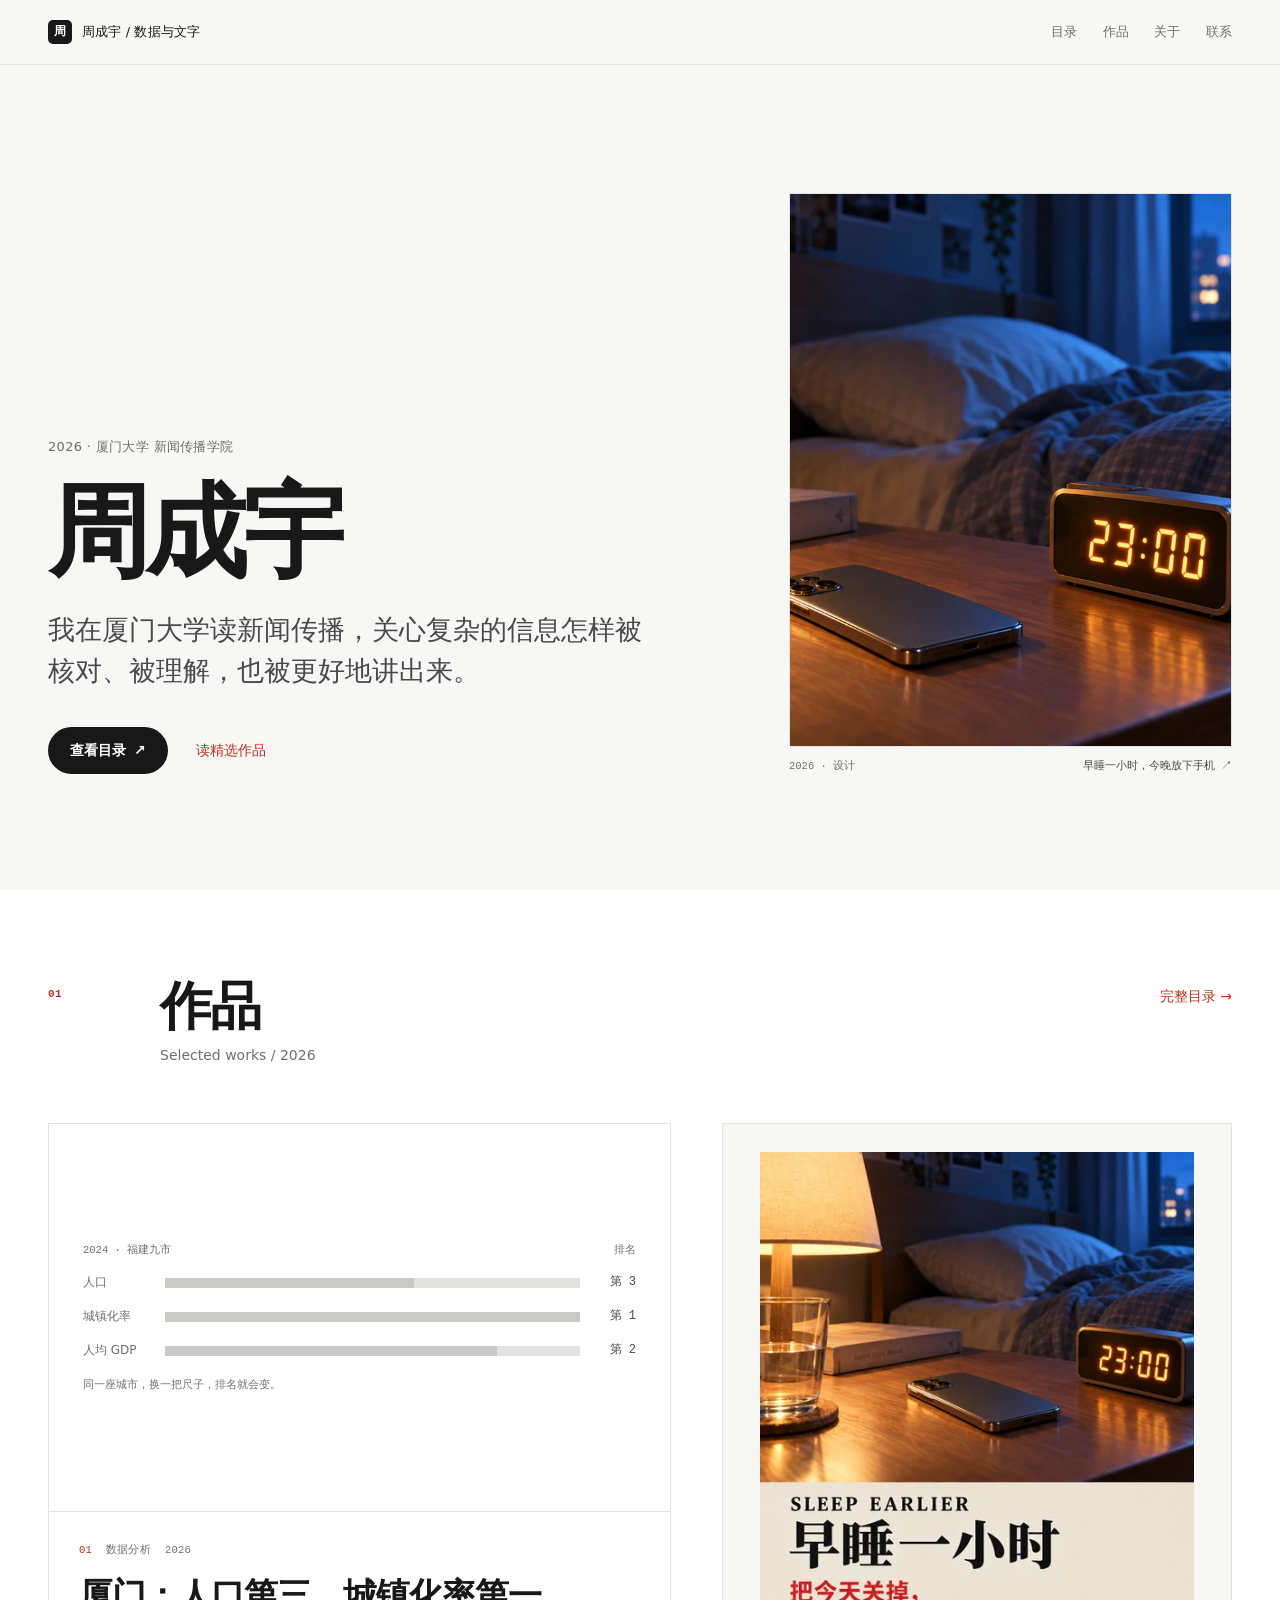
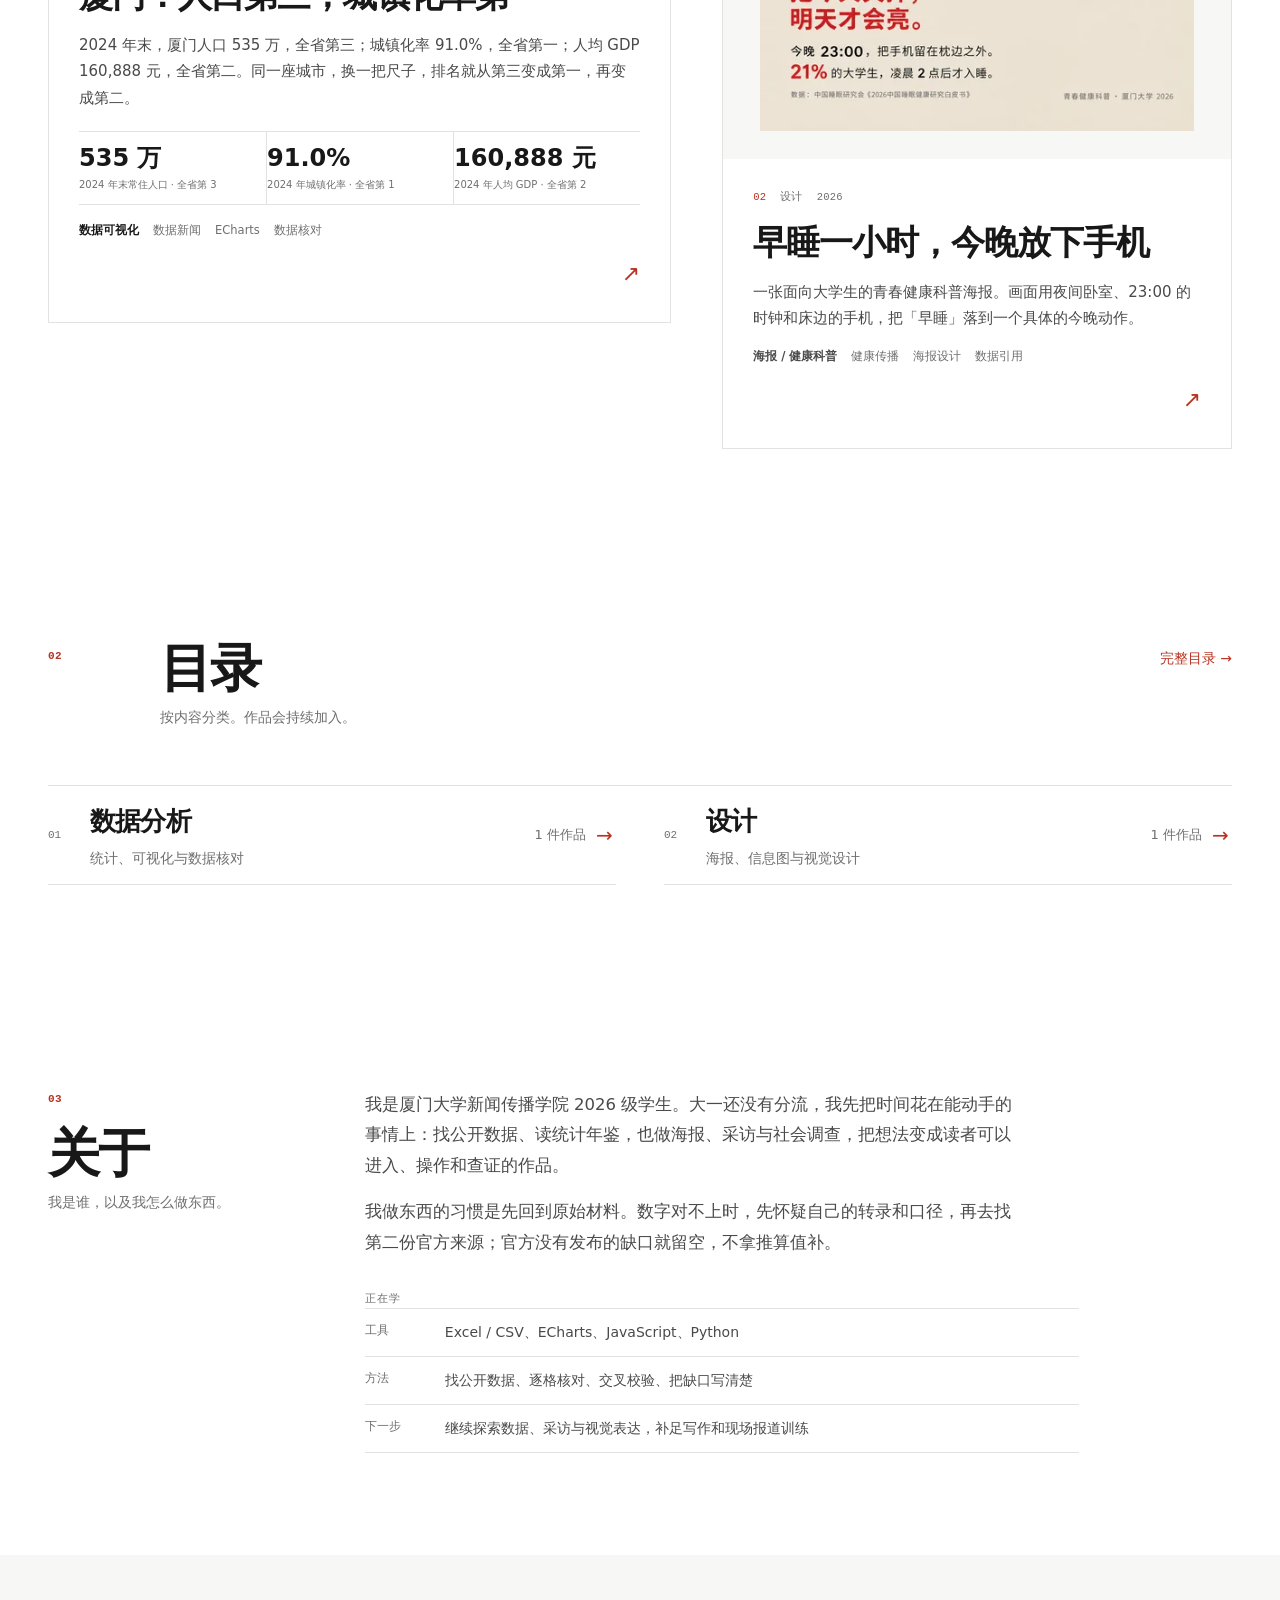
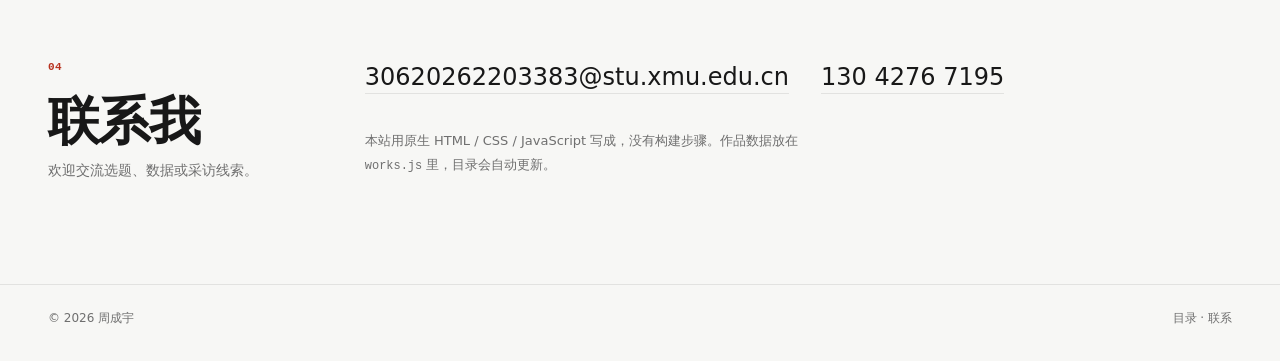
==== commit f8b6299b: "Broaden portfolio introduction" ====
--- a/index.html
+++ b/index.html
@@ -4,7 +4,7 @@
 <meta charset="utf-8">
 <meta name="viewport" content="width=device-width, initial-scale=1">
 <title>周成宇 · 作品集</title>
-<meta name="description" content="周成宇的作品集。厦门大学新闻传播学院 2026 级，关注城市公共数据、采访与写作。">
+<meta name="description" content="周成宇的作品集。厦门大学新闻传播学院 2026 级，关注信息如何被核对、理解与表达。">
 <meta name="theme-color" content="#f7f7f5">
 <link rel="stylesheet" href="style.css">
 </head>
@@ -32,7 +32,7 @@
       <div class="hero-copy">
         <p class="eyebrow">2026 · 厦门大学 新闻传播学院</p>
         <h1>周成宇</h1>
-        <p class="hero-lede">我在厦门大学读新闻传播，关心城市公共数据怎样被读懂、被核对、被讲清楚。</p>
+        <p class="hero-lede">我在厦门大学读新闻传播，关心复杂的信息怎样被核对、被理解，也被更好地讲出来。</p>
         <div class="hero-actions">
           <a class="button-primary" href="works.html">查看目录 <span aria-hidden="true">↗</span></a>
           <a class="text-link" href="#works">读精选作品</a>
@@ -105,15 +105,15 @@
 
       <div class="about-content" data-reveal>
         <div class="about-copy">
-          <p>我是厦门大学新闻传播学院 2026 级学生。大一还没有分流，我先把时间花在能动手的事情上：找公开数据、读统计年鉴，把结论做成读者可以操作和查证的页面。</p>
+          <p>我是厦门大学新闻传播学院 2026 级学生。大一还没有分流，我先把时间花在能动手的事情上：找公开数据、读统计年鉴，也做海报、采访与社会调查，把想法变成读者可以进入、操作和查证的作品。</p>
           <p>我做东西的习惯是先回到原始材料。数字对不上时，先怀疑自己的转录和口径，再去找第二份官方来源；官方没有发布的缺口就留空，不拿推算值补。</p>
         </div>
         <div class="about-learning">
           <p class="aside-label">正在学</p>
           <ul class="learning-list">
-            <li><span class="learning-key">工具</span><span class="learning-value">Excel / CSV、ECharts、JavaScript、Python（少量）</span></li>
+            <li><span class="learning-key">工具</span><span class="learning-value">Excel / CSV、ECharts、JavaScript、Python</span></li>
             <li><span class="learning-key">方法</span><span class="learning-value">找公开数据、逐格核对、交叉校验、把缺口写清楚</span></li>
-            <li><span class="learning-key">下一步</span><span class="learning-value">继续做城市公共数据选题，补采访与写作训练</span></li>
+            <li><span class="learning-key">下一步</span><span class="learning-value">继续探索数据、采访与视觉表达，补足写作和现场报道训练</span></li>
           </ul>
         </div>
       </div>
